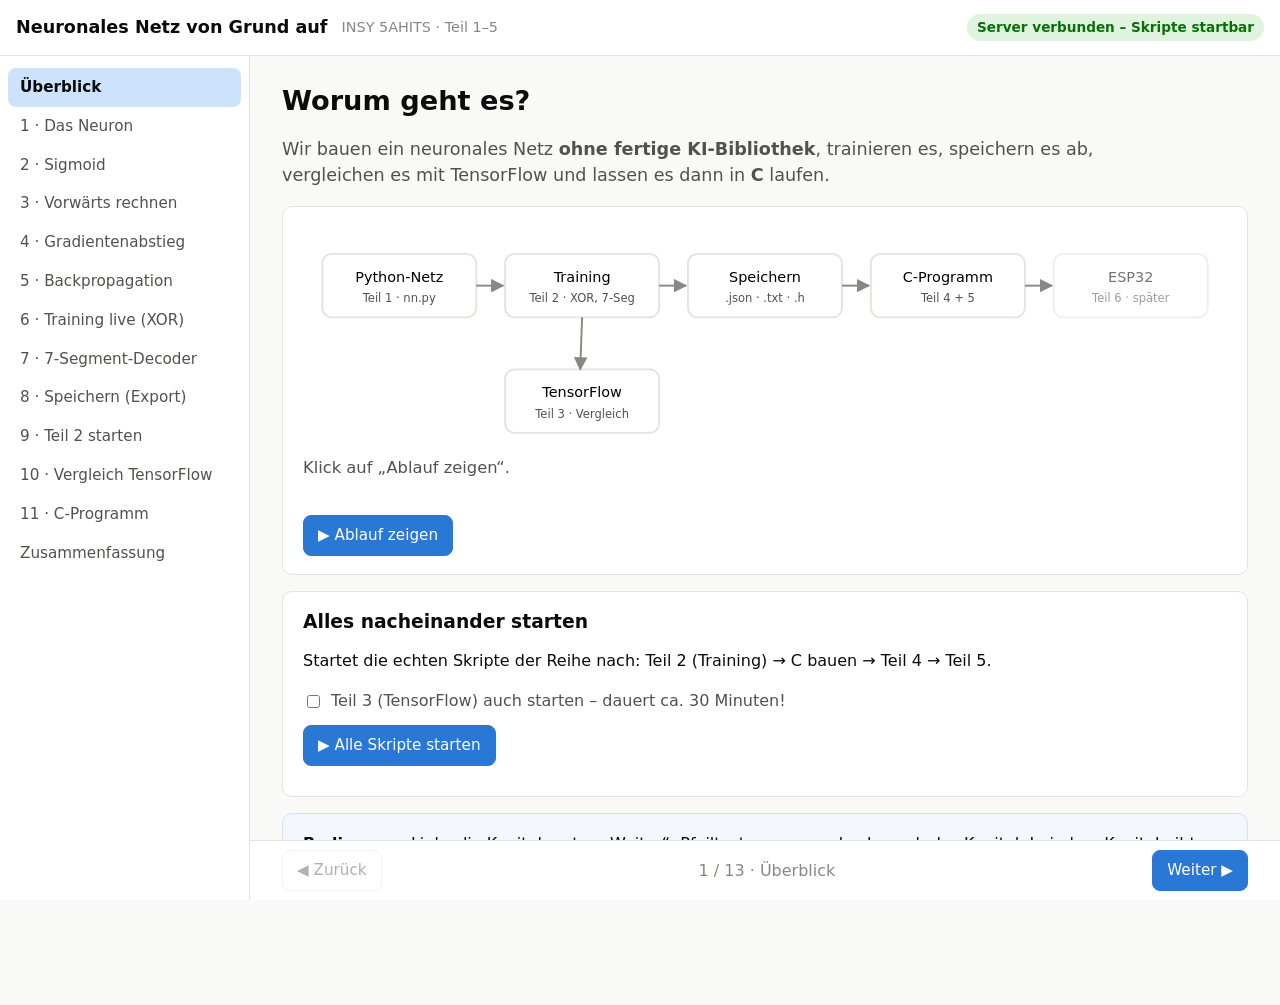
==== web/index.html @ e0e070a1 "Erklär-Website mit Animationen und Start der Skripte über lokalen Server" ====
<!doctype html>
<html lang="de">
<head>
<meta charset="utf-8">
<meta name="viewport" content="width=device-width, initial-scale=1">
<title>Neuronales Netz erklärt</title>
<link rel="stylesheet" href="style.css">
</head>
<body>
<header class="top">
  <button id="menuBtn" class="ghost" aria-label="Menü">☰</button>
  <h1>Neuronales Netz von Grund auf</h1>
  <span class="sub">INSY 5AHITS · Teil 1–5</span>
  <span id="serverState" class="chip">Server wird geprüft …</span>
</header>

<nav id="sidebar"><ol id="toc"></ol></nav>

<main id="main">

<!-- ============================================================ 1 -->
<section class="chapter" id="k-ueberblick" data-title="Überblick">
  <h2>Worum geht es?</h2>
  <p class="lead">Wir bauen ein neuronales Netz <b>ohne fertige KI-Bibliothek</b>, trainieren es,
  speichern es ab, vergleichen es mit TensorFlow und lassen es dann in <b>C</b> laufen.</p>
  <div class="card">
    <svg id="pipeSvg" viewBox="0 0 960 230" class="wide"></svg>
    <p id="pipeText" class="caption">Klick auf „Ablauf zeigen“.</p>
    <div class="row"><button id="pipePlay">▶ Ablauf zeigen</button></div>
  </div>
  <div class="card">
    <h3>Alles nacheinander starten</h3>
    <p>Startet die echten Skripte der Reihe nach: Teil 2 (Training) → C bauen → Teil 4 → Teil 5.</p>
    <label class="check"><input type="checkbox" id="allPart3"> Teil 3 (TensorFlow) auch starten – dauert ca. 30 Minuten!</label>
    <div class="row"><button id="runAll">▶ Alle Skripte starten</button></div>
    <div id="runAllSteps" class="steps"></div>
    <pre id="runAllOut" class="console"></pre>
  </div>
  <div class="card hint">
    <b>Bedienung:</b> Links die Kapitel, unten „Weiter“. Pfeiltasten ← → wechseln auch das Kapitel.
    In jedem Kapitel gibt es Knöpfe für die Animationen.
  </div>
</section>

<!-- ============================================================ 2 -->
<section class="chapter" id="k-neuron" data-title="1 · Das Neuron">
  <h2>Ein einzelnes Neuron</h2>
  <p class="lead">Ein Neuron macht nur drei Dinge: <b>malnehmen</b>, <b>zusammenzählen</b>, <b>quetschen</b>.</p>
  <div class="grid2">
    <div class="card">
      <svg id="neuronSvg" viewBox="0 0 560 300" class="wide"></svg>
      <p id="neuronStep" class="caption">Klick auf „Rechnung abspielen“.</p>
      <div class="row">
        <button id="neuronPlay">▶ Rechnung abspielen</button>
        <button class="ghost" id="presetAnd">als UND</button>
        <button class="ghost" id="presetOr">als ODER</button>
        <button class="ghost" id="presetXor">XOR versuchen</button>
      </div>
    </div>
    <div class="card">
      <div class="sliders">
        <label>x₁ <input type="range" id="nx1" min="0" max="1" step="1" value="1"><output></output></label>
        <label>x₂ <input type="range" id="nx2" min="0" max="1" step="1" value="0"><output></output></label>
        <label>w₁ <input type="range" id="nw1" min="-8" max="8" step="0.1" value="2"><output></output></label>
        <label>w₂ <input type="range" id="nw2" min="-8" max="8" step="0.1" value="-1"><output></output></label>
        <label>Bias b <input type="range" id="nb" min="-8" max="8" step="0.1" value="0.5"><output></output></label>
      </div>
      <div id="neuronFormula" class="formula"></div>
      <h4>Was kommt bei allen 4 Eingaben heraus?</h4>
      <table id="neuronTable" class="tbl"></table>
      <p id="neuronMsg" class="small"></p>
    </div>
  </div>
  <div class="card explain">
    <ol>
      <li><b>Malnehmen:</b> jeder Eingang x wird mit seinem Gewicht w multipliziert. Das Gewicht sagt, wie wichtig der Eingang ist (negativ = „dagegen“).</li>
      <li><b>Zusammenzählen:</b> alle Produkte plus der Bias b ergeben z.</li>
      <li><b>Quetschen:</b> die Sigmoid-Funktion macht aus z eine Zahl zwischen 0 und 1 – den Ausgang a.</li>
    </ol>
    <p>Mit den Knöpfen „als UND“ / „als ODER“ siehst du: ein Neuron kann einfache Regeln lernen.
    <b>XOR schafft ein einzelnes Neuron nie</b> – dafür braucht man eine versteckte Schicht. Darum hat unser Netz 2-2-1.</p>
  </div>
</section>

<!-- ============================================================ 3 -->
<section class="chapter" id="k-sigmoid" data-title="2 · Sigmoid">
  <h2>Die Sigmoid-Funktion</h2>
  <p class="lead">σ(z) = 1 / (1 + e<sup>−z</sup>) macht aus jeder Zahl einen Wert zwischen 0 und 1.</p>
  <div class="card">
    <canvas id="sigCanvas" width="900" height="360" class="wide"></canvas>
    <div class="row">
      <label class="inline">z = <input type="range" id="sigZ" min="-8" max="8" step="0.05" value="0"> <output id="sigZo"></output></label>
      <button id="sigSweep">▶ z durchlaufen</button>
      <label class="check"><input type="checkbox" id="sigDeriv" checked> Ableitung σ'(z) = a·(1−a) zeigen</label>
    </div>
    <p id="sigText" class="caption"></p>
  </div>
  <div class="card explain">
    <ul>
      <li>Großes positives z → Ausgang fast <b>1</b>. Großes negatives z → fast <b>0</b>. Bei z = 0 genau 0,5.</li>
      <li>Die <span class="c2">Ableitung</span> sagt, wie stark sich der Ausgang ändert, wenn z sich ändert.
        Sie ist höchstens 0,25 (bei z = 0) und am Rand fast 0.</li>
      <li>Praktisch: die Ableitung lässt sich aus dem Ausgang selbst berechnen: <code>a · (1 − a)</code>.
        Genau das steht im Code: <code>lambda a: a * (1.0 - a)</code>.</li>
    </ul>
  </div>
</section>

<!-- ============================================================ 4 -->
<section class="chapter" id="k-forward" data-title="3 · Vorwärts rechnen">
  <h2>Forward Pass: vom Eingang zum Ergebnis</h2>
  <p class="lead">Das Netz für XOR: 2 Eingänge → 2 versteckte Neuronen → 1 Ausgang.
  Die Gewichte kommen aus <code>output/xor_net.json</code> – also aus unserem echten Training.</p>
  <div class="grid2">
    <div class="card">
      <svg id="fwdSvg" viewBox="0 0 560 340" class="wide"></svg>
      <p id="fwdText" class="caption">Wähle eine Eingabe.</p>
      <div class="row" id="fwdBtns"></div>
      <div class="row"><button id="fwdAll">▶ alle 4 nacheinander</button></div>
    </div>
    <div class="card">
      <h4>Ergebnisse</h4>
      <table id="fwdTable" class="tbl"></table>
      <div class="legend">
        <span><i class="sw pos"></i> positives Gewicht</span>
        <span><i class="sw neg"></i> negatives Gewicht</span>
        <span>dicker Strich = großes Gewicht</span>
        <span>helles Neuron = Ausgang nahe 1</span>
      </div>
      <p class="small">Fahr mit der Maus über eine Linie, um das Gewicht zu sehen.</p>
    </div>
  </div>
  <div class="card explain">
    <p>Jede Schicht rechnet genau wie das Neuron aus Kapitel 1. Der Ausgang der einen Schicht ist der Eingang der nächsten.
    Im Code ist das <code>NeuralNetwork.forward()</code>: eine Schleife über alle Schichten.</p>
    <p>Schau in der Tabelle, was die zwei <b>versteckten Neuronen</b> (h₁, h₂) ausgeben: jedes erkennt nur einen Teil des Musters.
    Erst das Ausgangsneuron kombiniert beide zu XOR. Welche Teilregel jedes Neuron lernt, hängt von den Startgewichten ab.</p>
  </div>
</section>

<!-- ============================================================ 5 -->
<section class="chapter" id="k-gradient" data-title="4 · Gradientenabstieg">
  <h2>Lernen = bergab rollen</h2>
  <p class="lead">Der <b>Fehler</b> hängt von den Gewichten ab. Lernen heißt: die Gewichte so verschieben, dass der Fehler kleiner wird.</p>
  <div class="card">
    <canvas id="gdCanvas" width="900" height="380" class="wide"></canvas>
    <div class="row">
      <button id="gdStep">Einen Schritt</button>
      <button id="gdAuto">▶ automatisch</button>
      <button class="ghost" id="gdReset">Neu starten</button>
      <label class="inline">Lernrate α <input type="range" id="gdLr" min="0.02" max="1.2" step="0.01" value="0.15"> <output id="gdLro"></output></label>
    </div>
    <p id="gdText" class="caption"></p>
  </div>
  <div class="card explain">
    <ul>
      <li>Die Kurve zeigt den Fehler für jeden möglichen Wert eines Gewichts w.</li>
      <li>Die <span class="c2">orange Linie</span> ist die Steigung (Gradient) an der aktuellen Stelle.</li>
      <li>Regel: <code>w_neu = w − α · Steigung</code>. Ist die Steigung positiv, gehen wir nach links – und umgekehrt.</li>
      <li><b>Lernrate zu klein:</b> sehr langsam. <b>Zu groß (&gt; 1):</b> die Kugel springt über das Tal und schaukelt sich auf. Probier es aus!</li>
      <li>Im echten Netz gibt es viele Gewichte gleichzeitig – das Prinzip ist dasselbe, nur in vielen Dimensionen.</li>
    </ul>
  </div>
</section>

<!-- ============================================================ 6 -->
<section class="chapter" id="k-backprop" data-title="5 · Backpropagation">
  <h2>Backpropagation Schritt für Schritt</h2>
  <p class="lead">Ein Trainingsschritt mit einem Beispiel: Eingabe <b>[1, 0]</b>, Soll-Ausgang <b>1</b>, Lernrate 0,5.
  Alle Zahlen sind echt gerechnet.</p>
  <div class="grid2">
    <div class="card">
      <svg id="bpSvg" viewBox="0 0 560 340" class="wide"></svg>
      <div class="row">
        <button class="ghost" id="bpPrev">◀ zurück</button>
        <button id="bpNext">Weiter ▶</button>
        <button class="ghost" id="bpReset">Neue Startgewichte</button>
      </div>
      <div class="progress"><div id="bpBar"></div></div>
    </div>
    <div class="card">
      <h4 id="bpTitle"></h4>
      <div id="bpBody" class="bpbody"></div>
    </div>
  </div>
  <div class="card explain">
    <p>So steht es im Code (<code>Layer.backward</code>):</p>
<pre class="code">delta = error * df(neuron.output)        # Fehler · Sigmoid-Ableitung
prev_errors[i] += delta * neuron.weights[i]  # Fehler nach hinten (alte Gewichte!)
neuron.update(delta, learning_rate)       # w -= α · delta · x ;  b -= α · delta</pre>
  </div>
</section>

<!-- ============================================================ 7 -->
<section class="chapter" id="k-train" data-title="6 · Training live (XOR)">
  <h2>Training live: XOR lernen</h2>
  <p class="lead">Hier läuft derselbe Algorithmus wie in <code>nn.py</code> – direkt im Browser.
  Du siehst, wie die Gewichte wachsen und der Fehler fällt.</p>
  <div class="grid3">
    <div class="card">
      <h4>Netz</h4>
      <svg id="trNet" viewBox="0 0 560 340" class="wide"></svg>
    </div>
    <div class="card">
      <h4>Fehler (MSE) pro Epoche</h4>
      <canvas id="trLoss" width="560" height="340" class="wide"></canvas>
    </div>
    <div class="card">
      <h4>Was das Netz für jede Eingabe sagt</h4>
      <canvas id="trMap" width="340" height="340" class="square"></canvas>
      <p class="small">Fläche = Ausgang für Eingaben zwischen 0 und 1. <span class="c1">Blau</span> = 1, hell = 0.
      Die 4 Punkte sind die Trainingsdaten.</p>
    </div>
  </div>
  <div class="card">
    <div class="row">
      <button id="trStart">▶ Start</button>
      <button class="ghost" id="trReset">Neue Startgewichte</button>
      <label class="inline">Tempo <input type="range" id="trSpeed" min="1" max="400" step="1" value="40"> <output id="trSpeedo"></output> Epochen/Bild</label>
      <label class="inline">Lernrate <input type="range" id="trLr" min="0.05" max="2" step="0.05" value="0.1"> <output id="trLro"></output></label>
      <span class="stat">Epoche <b id="trEpoch">0</b> / 20000</span>
      <span class="stat">MSE <b id="trMse">–</b></span>
      <span class="stat">Start-Nr. <b id="trSeed">1</b></span>
    </div>
    <p id="trText" class="caption"></p>
  </div>
  <div class="card explain">
    <ul>
      <li><b>Plateau:</b> am Anfang bleibt der Fehler oft lange bei ca. 0,25 und fällt dann plötzlich. Genau das stand auch im Python-Log (bis Epoche ~6000).</li>
      <li><b>Lokales Minimum:</b> Klick ein paarmal auf „Neue Startgewichte“. Manchmal bleibt das Netz hängen und lernt XOR nie –
        das ist TensorFlow in Teil 3 passiert (Ausgang 0,33 bei drei Eingaben).</li>
      <li>Eine <b>Epoche</b> = einmal alle 4 Beispiele durchgehen.</li>
    </ul>
  </div>
</section>

<!-- ============================================================ 8 -->
<section class="chapter" id="k-7seg" data-title="7 · 7-Segment-Decoder">
  <h2>7-Segment-Decoder</h2>
  <p class="lead">4 Bits (Ziffer 0–9) rein, 7 Segmente (A–G) raus. Netz 4-16-7, Gewichte aus <code>output/7seg_net.json</code>.</p>
  <div class="grid2 wideLeft">
    <div class="card">
      <svg id="segNet" viewBox="0 0 640 420" class="wide"></svg>
      <div class="row" id="segBtns"></div>
      <div class="row"><button id="segAll">▶ 0 bis 9 durchlaufen</button></div>
    </div>
    <div class="card center">
      <svg id="segDisp" viewBox="0 0 200 320" class="disp"></svg>
      <div id="segBars" class="bars"></div>
      <p id="segText" class="caption"></p>
    </div>
  </div>
  <div class="card">
    <h3>Im Browser neu trainieren</h3>
    <p>Startet mit zufälligen Gewichten. Unten siehst du alle 10 Ziffern so, wie das Netz sie <i>gerade</i> anzeigen würde – sie werden beim Lernen immer schärfer.</p>
    <div class="row">
      <button id="segTrain">▶ Training starten</button>
      <button class="ghost" id="segUsePy">Python-Gewichte laden</button>
      <span class="stat">Epoche <b id="segEpoch">–</b></span>
      <span class="stat">MSE <b id="segMse">–</b></span>
      <span class="stat">richtige Bits <b id="segBits">–</b></span>
    </div>
    <div id="segGrid" class="seggrid"></div>
  </div>
  <div class="card explain">
    <p>Jeder Ausgang ist eine Zahl zwischen 0 und 1. Ab <b>0,5</b> gilt das Segment als „an“ (Schwelle).
    Die Helligkeit der Segmente oben zeigt den echten Wert.</p>
  </div>
</section>

<!-- ============================================================ 9 -->
<section class="chapter" id="k-export" data-title="8 · Speichern (Export)">
  <h2>Das trainierte Netz speichern</h2>
  <p class="lead">Ein Netz <i>ist</i> nur seine Zahlen: Gewichte und Biases. Die schreiben wir in drei Formate.</p>
  <div class="grid2">
    <div class="card">
      <svg id="exNet" viewBox="0 0 560 340" class="wide"></svg>
      <p class="caption" id="exText">Klick ein Neuron an – rechts wird seine Zeile markiert.</p>
      <div class="row"><button id="exPlay">▶ Export animieren</button></div>
    </div>
    <div class="card">
      <div class="tabs" id="exTabs">
        <button data-f="txt" class="on">.txt</button>
        <button data-f="json">.json</button>
        <button data-f="h">.h</button>
      </div>
      <pre id="exFile" class="file"></pre>
    </div>
  </div>
  <div class="card explain">
    <ul>
      <li><b>.json</b> – zum Wiederladen in Python (<code>NeuralNetwork.load</code>). Test: das geladene Netz rechnet exakt gleich.</li>
      <li><b>.txt</b> – für Menschen lesbar und für C mit <code>fscanf</code> einlesbar (Teil 4).</li>
      <li><b>.h</b> – C-Header mit allen Zahlen als Konstanten und der Funktion <code>SEG_NET_init()</code> (Teil 5). So braucht das C-Programm – und später der ESP32 – keine Datei.</li>
    </ul>
  </div>
</section>

<!-- ============================================================ 10 -->
<section class="chapter" id="k-part2" data-title="9 · Teil 2 starten">
  <h2>Teil 2 ausführen: <code>python part2_train.py</code></h2>
  <p class="lead">Trainiert XOR und 7-Segment mit 20000 Epochen, speichert, lädt neu und testet. Dauert ca. 25 Sekunden.</p>
  <div class="grid2">
    <div class="card">
      <div class="row"><button id="p2Run">▶ Skript starten</button><span id="p2State" class="chip"></span></div>
      <pre id="p2Out" class="console"></pre>
    </div>
    <div class="card">
      <h4>Fehlerkurve (live aus der Ausgabe)</h4>
      <canvas id="p2Chart" width="560" height="300" class="wide"></canvas>
      <div class="legend" id="p2Legend">
        <span><i class="sw pos"></i> XOR</span><span><i class="sw neg"></i> 7-Segment</span>
      </div>
      <div id="p2Result" class="results"></div>
    </div>
  </div>
</section>

<!-- ============================================================ 11 -->
<section class="chapter" id="k-tf" data-title="10 · Vergleich TensorFlow">
  <h2>Teil 3: Unser Netz gegen TensorFlow</h2>
  <p class="lead">Gleiche Netze, 20000 Epochen, Lernrate 0,1, ein Beispiel pro Schritt. Daten aus <code>output/part3_ergebnis.txt</code>.</p>
  <div class="grid2">
    <div class="card"><h4>Trainingszeit in Sekunden</h4><div id="tfTime" class="hbars"></div></div>
    <div class="card"><h4>Fehler am Ende (MSE, kleiner = besser)</h4><div id="tfMse" class="hbars"></div></div>
  </div>
  <div class="card">
    <h4>XOR: was kommt raus?</h4>
    <div id="tfXor" class="xorcmp"></div>
    <div class="row"><button id="tfPlay">▶ Vergleich animieren</button></div>
  </div>
  <div class="card explain">
    <ul>
      <li><b>XOR:</b> TensorFlow ist in einem <b>lokalen Minimum</b> hängen geblieben: es gibt bei drei Eingaben 0,33 aus. Mit nur 2 versteckten Neuronen entscheiden die zufälligen Startwerte (siehe Kapitel 6).</li>
      <li><b>7-Segment:</b> beide 70/70 richtig. TensorFlow lernt langsamer, weil Keras den Fehler über die 7 Ausgänge mittelt – der Gradient ist nur 2/7 so groß wie bei uns.</li>
      <li><b>Zeit:</b> bei winzigen Netzen und einem Beispiel pro Schritt kostet der Verwaltungsaufwand von TensorFlow mehr als die Rechnung. Bei großen Netzen wäre TensorFlow viel schneller.</li>
    </ul>
  </div>
  <div class="card">
    <h4>Selbst ausführen</h4>
    <p class="warn">Achtung: dauert ca. 30 Minuten und braucht <code>pip install tensorflow</code>.</p>
    <div class="row"><button id="p3Run">▶ Teil 3 starten</button><span id="p3State" class="chip"></span></div>
    <pre id="p3Out" class="console"></pre>
  </div>
</section>

<!-- ============================================================ 12 -->
<section class="chapter" id="k-c" data-title="11 · C-Programm">
  <h2>Teil 4 und 5: Das Netz in C</h2>
  <p class="lead">In C wird <b>nicht trainiert</b> – nur vorwärts gerechnet. Die Gewichte kommen aus Python.</p>
  <div class="card">
    <svg id="cSvg" viewBox="0 0 960 300" class="wide"></svg>
    <p id="cText" class="caption">Klick auf „Weg der Gewichte zeigen“.</p>
    <div class="row"><button id="cPlay">▶ Weg der Gewichte zeigen</button></div>
  </div>
  <div class="card">
    <div class="row">
      <button id="cBuild">1. C bauen</button>
      <button id="cP4">2. Teil 4 (.txt)</button>
      <button id="cP5">3. Teil 5 (.h)</button>
      <span id="cState" class="chip"></span>
    </div>
    <div id="cDigits" class="seggrid"></div>
    <pre id="cOut" class="console"></pre>
  </div>
  <div class="card explain">
    <ul>
      <li><b>Structs:</b> <code>Network</code> enthält <code>Layer</code>s, jeder Layer enthält <code>Neuron</code>s – genau wie die Python-Klassen.</li>
      <li><b>Teil 4:</b> <code>net_load_txt()</code> liest die .txt-Datei Zeile für Zeile mit <code>fscanf</code>.</li>
      <li><b>Teil 5:</b> <code>#include "7seg_net.h"</code> – die Zahlen sind schon im Programm, <code>SEG_NET_init()</code> kopiert sie in die Structs.</li>
      <li>Beide liefern dieselben Werte wie Python: 70/70 Bits richtig.</li>
    </ul>
  </div>
</section>

<!-- ============================================================ 13 -->
<section class="chapter" id="k-ende" data-title="Zusammenfassung">
  <h2>Zusammenfassung</h2>
  <div class="card">
    <ol class="summary">
      <li><b>Neuron:</b> malnehmen, zusammenzählen, Sigmoid.</li>
      <li><b>Netz:</b> Schichten hintereinander, Ausgang der einen = Eingang der nächsten.</li>
      <li><b>Training:</b> Fehler messen, mit Backpropagation zurückrechnen, jedes Gewicht ein Stück „bergab“ schieben – 20000-mal.</li>
      <li><b>Ergebnis:</b> XOR 4/4 und 7-Segment 70/70 richtig.</li>
      <li><b>Export:</b> .json (Python), .txt (lesbar + C), .h (C-Header).</li>
      <li><b>TensorFlow:</b> gleiche Idee; bei XOR hängen geblieben, bei winzigen Netzen viel langsamer.</li>
      <li><b>C:</b> nur Vorhersage, Gewichte aus Datei oder Header, gleiche Ergebnisse.</li>
      <li><b>Später:</b> Teil 6 – derselbe C-Code auf einem ESP32 mit echter 7-Segment-Anzeige.</li>
    </ol>
  </div>
</section>

<footer class="pager">
  <button class="ghost" id="prevBtn">◀ Zurück</button>
  <span id="pageInfo"></span>
  <button id="nextBtn">Weiter ▶</button>
</footer>
</main>

<div id="tip" class="tip"></div>
<script src="app.js"></script>
</body>
</html>
---- web/style.css ----
:root {
  --page: #f9f9f7;
  --surface: #fcfcfb;
  --card: #ffffff;
  --ink: #0b0b0b;
  --ink2: #52514e;
  --muted: #898781;
  --line: #e4e3df;
  --c1: #2a78d6;        /* blau: positiv, vorwärts, eigenes Netz */
  --c1soft: #cde2fb;
  --c2: #eb6834;        /* orange: negativ, Fehler/rückwärts, TensorFlow */
  --c2soft: #fbdccf;
  --good: #0ca30c;
  --bad: #d03b3b;
  --seg-off: #ecebe7;
  --radius: 10px;
  font-family: system-ui, "Segoe UI", Roboto, sans-serif;
}

* { box-sizing: border-box; }
body { margin: 0; background: var(--page); color: var(--ink); line-height: 1.5; }
h1, h2, h3, h4 { margin: 0 0 .5em; line-height: 1.25; }
h2 { font-size: 1.7rem; }
h4 { font-size: 1rem; color: var(--ink2); }
code { background: #f0efec; padding: 1px 5px; border-radius: 4px; font-size: .92em; }
.c1 { color: var(--c1); font-weight: 600; }
.c2 { color: var(--c2); font-weight: 600; }

/* ---------- Kopf, Seitenleiste ---------- */
.top {
  position: fixed; inset: 0 0 auto 0; height: 56px; z-index: 10;
  display: flex; align-items: center; gap: 14px; padding: 0 16px;
  background: var(--card); border-bottom: 1px solid var(--line);
}
.top h1 { font-size: 1.1rem; margin: 0; }
.top .sub { color: var(--muted); font-size: .9rem; }
#serverState { margin-left: auto; }
#menuBtn { display: none; }

#sidebar {
  position: fixed; top: 56px; bottom: 0; left: 0; width: 250px; overflow-y: auto;
  background: var(--card); border-right: 1px solid var(--line); padding: 12px 8px;
}
#toc { list-style: none; margin: 0; padding: 0; }
#toc a {
  display: block; padding: 8px 12px; border-radius: 8px; color: var(--ink2);
  text-decoration: none; font-size: .95rem;
}
#toc a:hover { background: #f0efec; }
#toc a.on { background: var(--c1soft); color: var(--ink); font-weight: 600; }

main { margin: 56px 0 0 250px; padding: 28px 32px 90px; max-width: 1400px; }
.chapter { display: none; animation: fade .35s ease; }
.chapter.on { display: block; }
@keyframes fade { from { opacity: 0; transform: translateY(6px); } to { opacity: 1; transform: none; } }
.lead { font-size: 1.1rem; color: var(--ink2); max-width: 900px; }

.pager {
  position: fixed; bottom: 0; left: 250px; right: 0; height: 60px; z-index: 5;
  display: flex; align-items: center; justify-content: space-between; padding: 0 32px;
  background: var(--card); border-top: 1px solid var(--line);
}
#pageInfo { color: var(--muted); }

/* ---------- Karten, Layout ---------- */
.card {
  background: var(--card); border: 1px solid var(--line); border-radius: var(--radius);
  padding: 18px 20px; margin: 16px 0;
}
.card.hint { background: #f4f8fe; border-color: var(--c1soft); }
.card.explain { background: var(--surface); border-left: 4px solid var(--c1); }
.grid2 { display: grid; grid-template-columns: 1.15fr 1fr; gap: 16px; }
.grid2.wideLeft { grid-template-columns: 1.6fr 1fr; }
.grid3 { display: grid; grid-template-columns: repeat(3, 1fr); gap: 16px; }
.grid2 > .card, .grid3 > .card { margin: 0; }
.center { text-align: center; }
.row { display: flex; flex-wrap: wrap; gap: 10px; align-items: center; margin-top: 10px; }
svg.wide, canvas.wide { width: 100%; height: auto; display: block; }
canvas.square { width: 100%; max-width: 340px; height: auto; display: block; margin: 0 auto; }
.caption { min-height: 3em; color: var(--ink2); margin: 10px 0 0; font-size: 1.02rem; }
.small { font-size: .88rem; color: var(--muted); }
.warn { color: var(--bad); font-weight: 600; }

/* ---------- Bedienelemente ---------- */
button {
  font: inherit; font-size: .95rem; cursor: pointer; border-radius: 8px; padding: 8px 14px;
  background: var(--c1); color: #fff; border: 1px solid var(--c1);
}
button:hover { filter: brightness(1.08); }
button:disabled { opacity: .45; cursor: default; }
button.ghost { background: transparent; color: var(--ink2); border-color: var(--line); }
button.ghost:hover { background: #f0efec; }
button.sel { background: var(--ink); border-color: var(--ink); color: #fff; }
label.inline, label.check { display: inline-flex; align-items: center; gap: 8px; color: var(--ink2); }
.sliders label { display: grid; grid-template-columns: 70px 1fr 56px; align-items: center; gap: 10px; margin: 4px 0; }
.sliders output, label.inline output { font-variant-numeric: tabular-nums; font-weight: 600; }
input[type=range] { accent-color: var(--c1); }
.chip { font-size: .85rem; padding: 3px 10px; border-radius: 999px; background: #f0efec; color: var(--ink2); }
.chip:empty { display: none; }
.chip.ok { background: #dff3df; color: #0a6e0a; }
.chip.err { background: #f8dcdc; color: #9b2222; }
.chip.run { background: var(--c1soft); color: #184f95; }
.stat { color: var(--ink2); font-variant-numeric: tabular-nums; }
.progress { height: 6px; background: #f0efec; border-radius: 3px; margin-top: 12px; overflow: hidden; }
.progress div { height: 100%; width: 0; background: var(--c1); transition: width .3s; }

.formula {
  font-family: Consolas, monospace; background: var(--surface); border: 1px solid var(--line);
  border-radius: 8px; padding: 10px 12px; margin: 12px 0; font-size: .95rem; white-space: pre-wrap;
}
.tbl { border-collapse: collapse; width: 100%; font-variant-numeric: tabular-nums; }
.tbl th, .tbl td { border-bottom: 1px solid var(--line); padding: 6px 8px; text-align: center; }
.tbl th { color: var(--muted); font-weight: 600; font-size: .85rem; }
.tbl tr.hl td { background: #f4f8fe; }
.ok { color: var(--good); font-weight: 700; }
.bad { color: var(--bad); font-weight: 700; }
.legend { display: flex; flex-wrap: wrap; gap: 6px 16px; margin-top: 12px; font-size: .88rem; color: var(--ink2); }
.sw { display: inline-block; width: 18px; height: 4px; border-radius: 2px; vertical-align: middle; margin-right: 4px; }
.sw.pos { background: var(--c1); }
.sw.neg { background: var(--c2); }

pre.console, pre.file, pre.code {
  font-family: Consolas, monospace; font-size: .82rem; background: #1a1a19; color: #e9e8e2;
  border-radius: 8px; padding: 12px; overflow: auto; max-height: 360px; margin: 12px 0 0; white-space: pre;
}
pre.console:empty { display: none; }
pre.file { max-height: 420px; background: var(--surface); color: var(--ink); border: 1px solid var(--line); }
pre.file .hl { background: var(--c1soft); display: inline-block; width: 100%; }
.tabs { display: flex; gap: 6px; }
.tabs button { background: transparent; color: var(--ink2); border-color: var(--line); }
.tabs button.on { background: var(--ink); color: #fff; border-color: var(--ink); }

.steps { display: flex; flex-wrap: wrap; gap: 8px; margin-top: 12px; }
.bpbody { font-size: 1rem; }
.bpbody .formula { font-size: .9rem; }
.summary li { margin: 6px 0; font-size: 1.05rem; }

/* ---------- SVG-Netz ---------- */
.edge { stroke-linecap: round; transition: stroke-width .4s, stroke .4s, opacity .4s; }
.edge.dim { opacity: .15; }
.edge.flash { animation: flash .6s ease 2; }
@keyframes flash { 50% { stroke: var(--ink); } }
.node circle { stroke: var(--ink2); stroke-width: 1.5; transition: fill .4s, stroke .3s; }
.node.sel circle { stroke: var(--c2); stroke-width: 4; }
.node text { font-size: 13px; text-anchor: middle; dominant-baseline: central; pointer-events: none; font-variant-numeric: tabular-nums; }
.node.click { cursor: pointer; }
.lbl { font-size: 13px; fill: var(--ink2); }
.lblBig { font-size: 15px; fill: var(--ink); font-weight: 600; }
.box rect { fill: var(--card); stroke: var(--line); stroke-width: 2; transition: fill .4s, stroke .4s; }
.box.on rect { fill: var(--c1soft); stroke: var(--c1); }
.box text { font-size: 15px; text-anchor: middle; dominant-baseline: central; }
.box .s { font-size: 12px; fill: var(--ink2); }

/* ---------- 7-Segment ---------- */
.disp { width: 170px; height: auto; }
.seg { fill: var(--seg-off); transition: fill .35s; }
.bars { display: grid; grid-template-columns: repeat(7, 1fr); gap: 6px; margin: 10px auto 0; max-width: 300px; height: 110px; align-items: end; margin-bottom: 30px; }
.bars div { background: var(--c1); border-radius: 4px 4px 0 0; position: relative; transition: height .35s; min-height: 2px; }
.bars div span { position: absolute; bottom: -20px; left: 0; right: 0; font-size: .8rem; color: var(--ink2); }
.bars div b { position: absolute; top: -18px; left: 0; right: 0; font-size: .72rem; font-weight: 600; color: var(--ink); }
.seggrid { display: flex; flex-wrap: wrap; gap: 12px; margin-top: 14px; }
.seggrid figure { margin: 0; text-align: center; font-size: .82rem; color: var(--ink2); }
.seggrid svg { width: 52px; height: auto; display: block; }

/* ---------- Balken TensorFlow ---------- */
.hbars .r { display: grid; grid-template-columns: 170px 1fr; align-items: center; gap: 10px; margin: 10px 0; }
.hbars .t { font-size: .9rem; color: var(--ink2); }
.hbars .b { height: 22px; border-radius: 0 4px 4px 0; width: 0; transition: width 1.2s ease; position: relative; min-width: 2px; }
.hbars .b span { position: absolute; left: calc(100% + 8px); top: 1px; font-size: .85rem; white-space: nowrap; color: var(--ink); font-variant-numeric: tabular-nums; }
.hbars .b.c1 { background: var(--c1); }
.hbars .b.c2 { background: var(--c2); }
.xorcmp { display: grid; grid-template-columns: 110px repeat(3, 1fr); gap: 8px; align-items: center; max-width: 760px; }
.xorcmp .h { font-weight: 600; color: var(--ink2); font-size: .9rem; }
.xorcmp .cell { height: 34px; border-radius: 6px; background: #f0efec; position: relative; overflow: hidden; }
.xorcmp .cell i { position: absolute; inset: 0 auto 0 0; width: 0; transition: width 1s ease; }
.xorcmp .cell b { position: absolute; inset: 0; display: flex; align-items: center; justify-content: center; font-variant-numeric: tabular-nums; }
.results { margin-top: 12px; }

.tip {
  position: fixed; pointer-events: none; z-index: 50; background: var(--ink); color: #fff;
  font-size: .82rem; padding: 4px 8px; border-radius: 6px; display: none; font-variant-numeric: tabular-nums;
}

/* ---------- schmale Bildschirme ---------- */
@media (max-width: 1100px) {
  .grid2, .grid2.wideLeft, .grid3 { grid-template-columns: 1fr; }
}
@media (max-width: 800px) {
  #menuBtn { display: inline-block; }
  .top .sub { display: none; }
  #sidebar { transform: translateX(-100%); transition: transform .25s; z-index: 20; }
  #sidebar.open { transform: none; }
  main { margin-left: 0; padding: 20px 16px 90px; }
  .pager { left: 0; padding: 0 16px; }
  .hbars .r { grid-template-columns: 110px 1fr; }
}
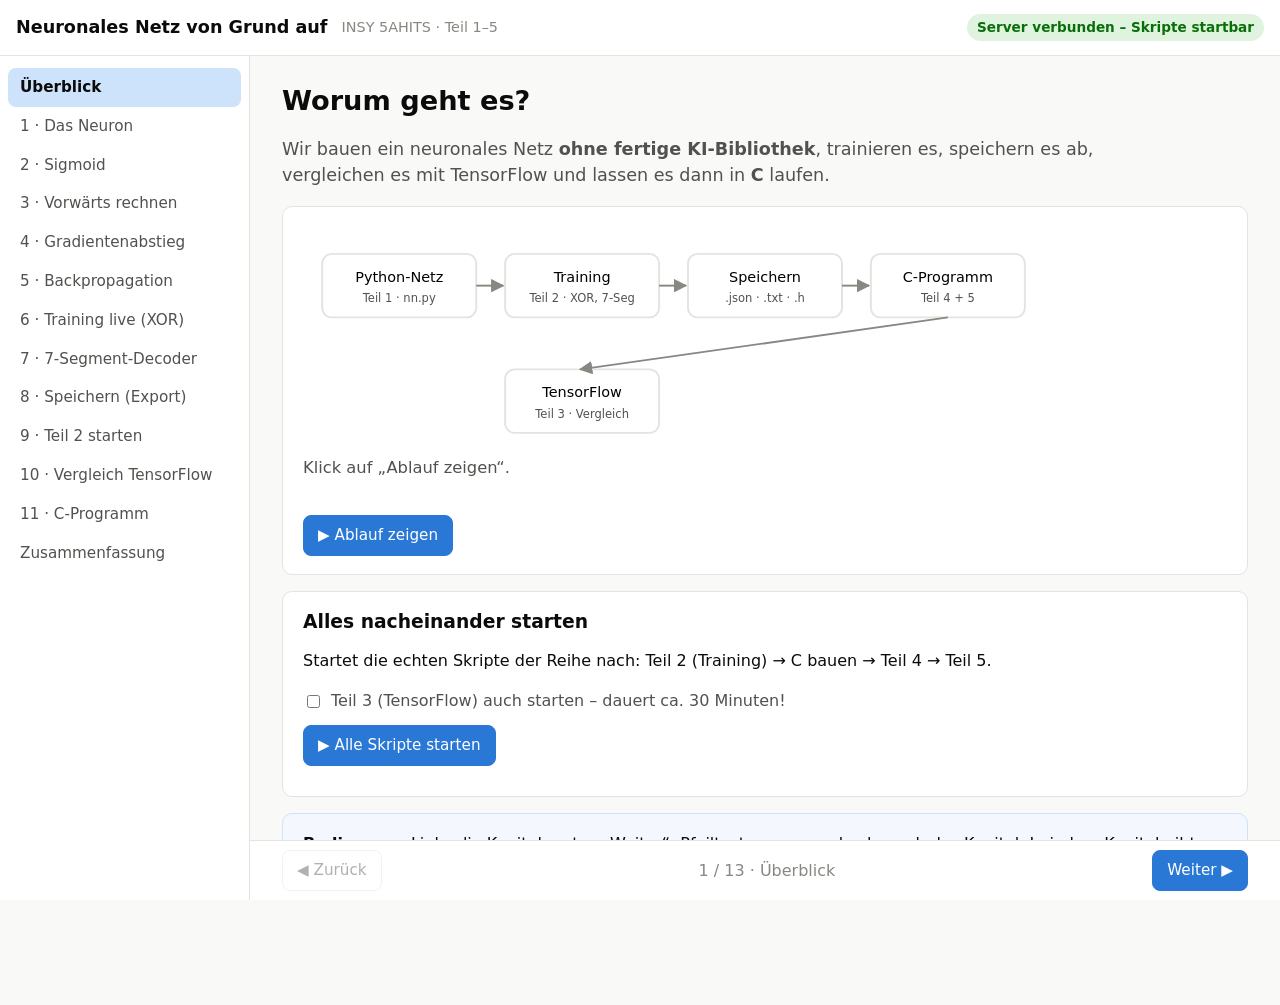
==== commit 70d60553: "CLAUDE.md nur mit INSY-Abschnitt, Doku-Link und Teil 6 (ESP32) aus Texten entfernt" ====
--- a/web/index.html
+++ b/web/index.html
@@ -291,7 +291,7 @@
     <ul>
       <li><b>.json</b> – zum Wiederladen in Python (<code>NeuralNetwork.load</code>). Test: das geladene Netz rechnet exakt gleich.</li>
       <li><b>.txt</b> – für Menschen lesbar und für C mit <code>fscanf</code> einlesbar (Teil 4).</li>
-      <li><b>.h</b> – C-Header mit allen Zahlen als Konstanten und der Funktion <code>SEG_NET_init()</code> (Teil 5). So braucht das C-Programm – und später der ESP32 – keine Datei.</li>
+      <li><b>.h</b> – C-Header mit allen Zahlen als Konstanten und der Funktion <code>SEG_NET_init()</code> (Teil 5). So braucht das C-Programm – keine Datei.</li>
     </ul>
   </div>
 </section>
@@ -385,7 +385,7 @@
       <li><b>Export:</b> .json (Python), .txt (lesbar + C), .h (C-Header).</li>
       <li><b>TensorFlow:</b> gleiche Idee; bei XOR hängen geblieben, bei winzigen Netzen viel langsamer.</li>
       <li><b>C:</b> nur Vorhersage, Gewichte aus Datei oder Header, gleiche Ergebnisse.</li>
-      <li><b>Später:</b> Teil 6 – derselbe C-Code auf einem ESP32 mit echter 7-Segment-Anzeige.</li>
+      
     </ol>
   </div>
 </section>
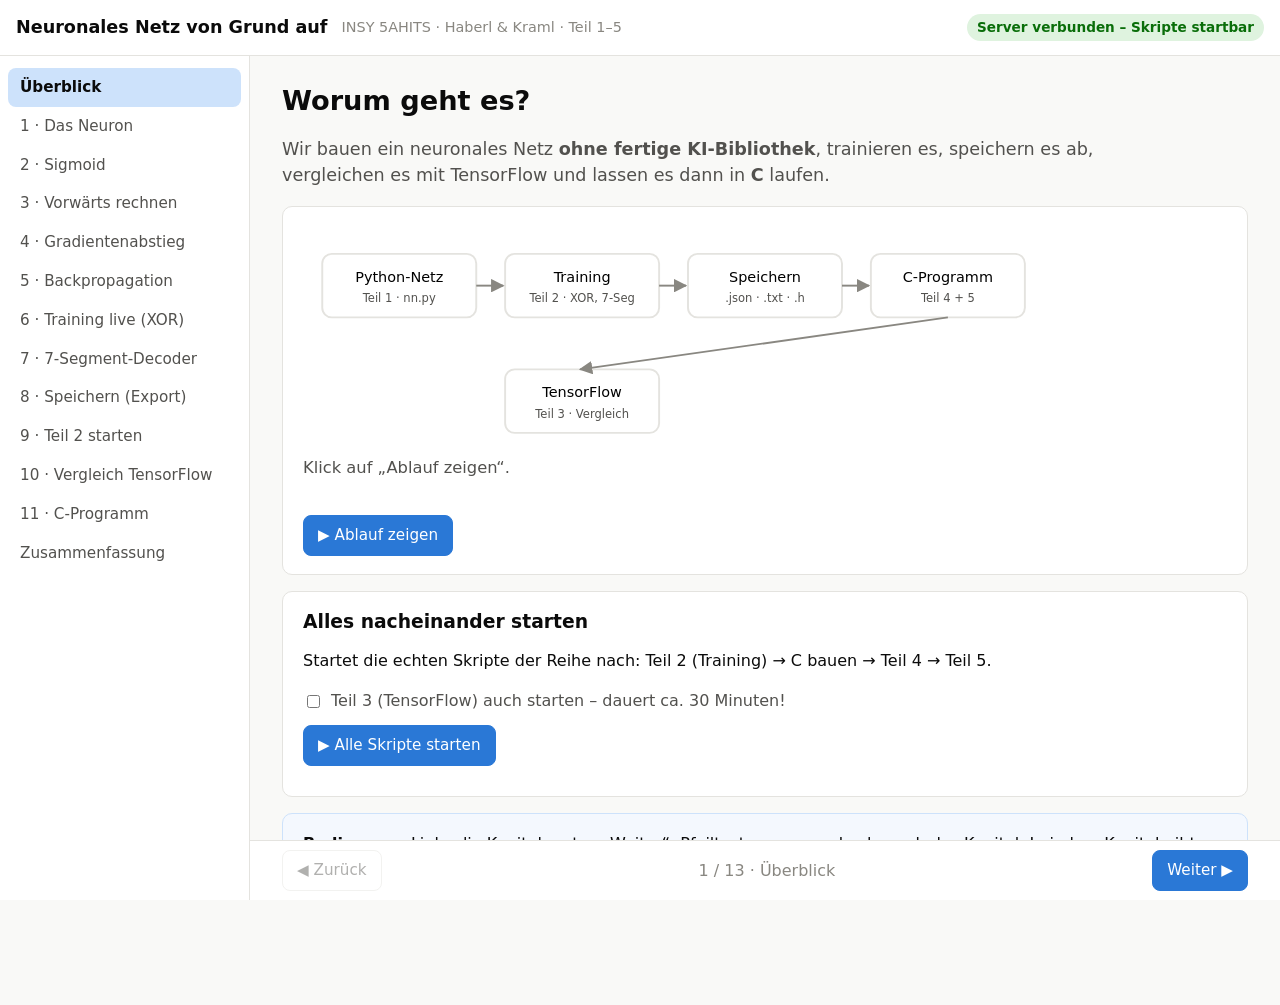
==== commit 7b131ddb: "Teampartner Samael Kraml in README, Doku und Website ergänzt" ====
--- a/web/index.html
+++ b/web/index.html
@@ -10,7 +10,7 @@
 <header class="top">
   <button id="menuBtn" class="ghost" aria-label="Menü">☰</button>
   <h1>Neuronales Netz von Grund auf</h1>
-  <span class="sub">INSY 5AHITS · Teil 1–5</span>
+  <span class="sub">INSY 5AHITS · Haberl &amp; Kraml · Teil 1–5</span>
   <span id="serverState" class="chip">Server wird geprüft …</span>
 </header>
 
